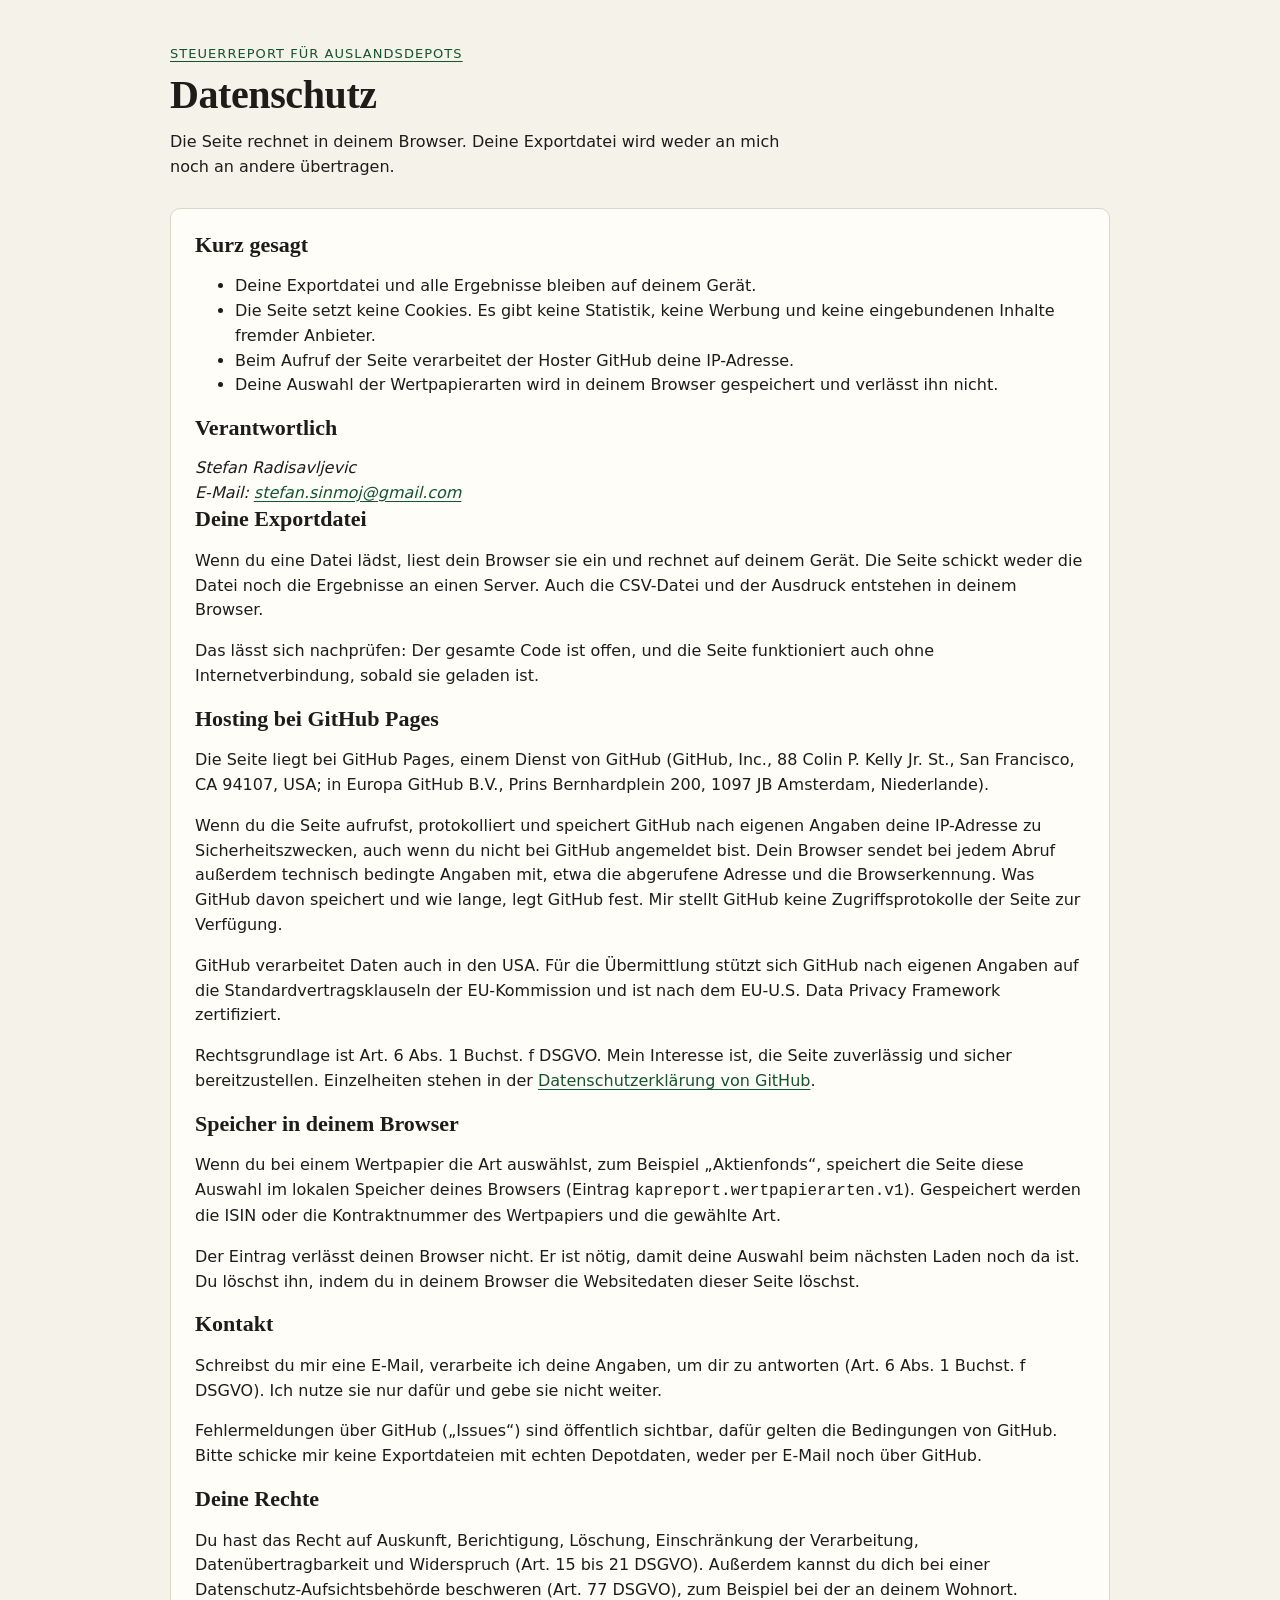
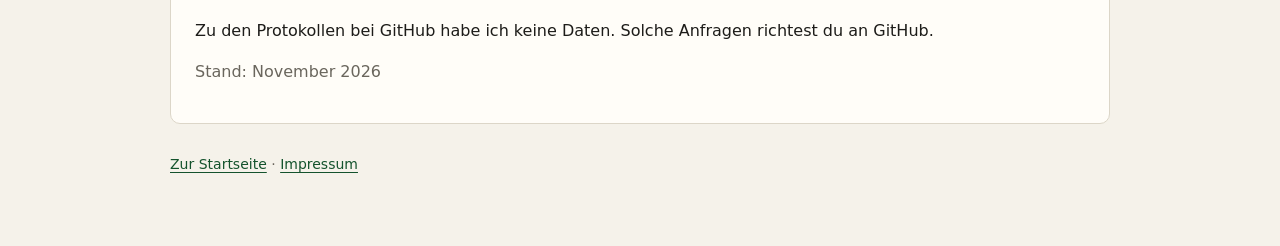
==== datenschutz.html @ 30c9bee8 "Add datenschutz.html for privacy policy" ====
<!doctype html>
<html lang="de">
<head>
<meta charset="utf-8">
<meta name="viewport" content="width=device-width, initial-scale=1">
<title>Datenschutz · Steuerreport für Auslandsdepots</title>
<link rel="stylesheet" href="css/app.css">
</head>
<body>
<div class="page">

  <header class="masthead">
    <p class="eyebrow"><a class="linkish" href="./">Steuerreport für Auslandsdepots</a></p>
    <h1>Datenschutz</h1>
    <p class="lede">Die Seite rechnet in deinem Browser. Deine Exportdatei wird weder an mich noch an andere übertragen.</p>
  </header>

  <main>
    <section class="card legal">
      <h2>Kurz gesagt</h2>
      <ul>
        <li>Deine Exportdatei und alle Ergebnisse bleiben auf deinem Gerät.</li>
        <li>Die Seite setzt keine Cookies. Es gibt keine Statistik, keine Werbung und keine eingebundenen Inhalte fremder Anbieter.</li>
        <li>Beim Aufruf der Seite verarbeitet der Hoster GitHub deine IP-Adresse.</li>
        <li>Deine Auswahl der Wertpapierarten wird in deinem Browser gespeichert und verlässt ihn nicht.</li>
      </ul>

      <h2>Verantwortlich</h2>
      <address>
        Stefan Radisavljevic<br>
        E-Mail: <a class="linkish" href="mailto:stefan.sinmoj@gmail.com">stefan.sinmoj@gmail.com</a>
      </address>

      <h2>Deine Exportdatei</h2>
      <p>Wenn du eine Datei lädst, liest dein Browser sie ein und rechnet auf deinem Gerät. Die Seite schickt weder die Datei noch die Ergebnisse an einen Server. Auch die CSV-Datei und der Ausdruck entstehen in deinem Browser.</p>
      <p>Das lässt sich nachprüfen: Der gesamte Code ist offen, und die Seite funktioniert auch ohne Internetverbindung, sobald sie geladen ist.</p>

      <h2>Hosting bei GitHub Pages</h2>
      <p>Die Seite liegt bei GitHub Pages, einem Dienst von GitHub (GitHub, Inc., 88 Colin P. Kelly Jr. St., San Francisco, CA 94107, USA; in Europa GitHub B.V., Prins Bernhardplein 200, 1097 JB Amsterdam, Niederlande).</p>
      <p>Wenn du die Seite aufrufst, protokolliert und speichert GitHub nach eigenen Angaben deine IP-Adresse zu Sicherheitszwecken, auch wenn du nicht bei GitHub angemeldet bist. Dein Browser sendet bei jedem Abruf außerdem technisch bedingte Angaben mit, etwa die abgerufene Adresse und die Browserkennung. Was GitHub davon speichert und wie lange, legt GitHub fest. Mir stellt GitHub keine Zugriffsprotokolle der Seite zur Verfügung.</p>
      <p>GitHub verarbeitet Daten auch in den USA. Für die Übermittlung stützt sich GitHub nach eigenen Angaben auf die Standardvertragsklauseln der EU-Kommission und ist nach dem EU-U.S. Data Privacy Framework zertifiziert.</p>
      <p>Rechtsgrundlage ist Art. 6 Abs. 1 Buchst. f DSGVO. Mein Interesse ist, die Seite zuverlässig und sicher bereitzustellen. Einzelheiten stehen in der <a class="linkish" href="https://docs.github.com/de/site-policy/privacy-policies/github-general-privacy-statement" rel="noopener">Datenschutzerklärung von GitHub</a>.</p>

      <h2>Speicher in deinem Browser</h2>
      <p>Wenn du bei einem Wertpapier die Art auswählst, zum Beispiel „Aktienfonds“, speichert die Seite diese Auswahl im lokalen Speicher deines Browsers (Eintrag <code>kapreport.wertpapierarten.v1</code>). Gespeichert werden die ISIN oder die Kontraktnummer des Wertpapiers und die gewählte Art.</p>
      <p>Der Eintrag verlässt deinen Browser nicht. Er ist nötig, damit deine Auswahl beim nächsten Laden noch da ist. Du löschst ihn, indem du in deinem Browser die Websitedaten dieser Seite löschst.</p>

      <h2>Kontakt</h2>
      <p>Schreibst du mir eine E-Mail, verarbeite ich deine Angaben, um dir zu antworten (Art. 6 Abs. 1 Buchst. f DSGVO). Ich nutze sie nur dafür und gebe sie nicht weiter.</p>
      <p>Fehlermeldungen über GitHub („Issues“) sind öffentlich sichtbar, dafür gelten die Bedingungen von GitHub. Bitte schicke mir keine Exportdateien mit echten Depotdaten, weder per E-Mail noch über GitHub.</p>

      <h2>Deine Rechte</h2>
      <p>Du hast das Recht auf Auskunft, Berichtigung, Löschung, Einschränkung der Verarbeitung, Datenübertragbarkeit und Widerspruch (Art. 15 bis 21 DSGVO). Außerdem kannst du dich bei einer Datenschutz-Aufsichtsbehörde beschweren (Art. 77 DSGVO), zum Beispiel bei der an deinem Wohnort.</p>
      <p>Zu den Protokollen bei GitHub habe ich keine Daten. Solche Anfragen richtest du an GitHub.</p>

      <p class="muted">Stand: November 2026</p>
    </section>
  </main>

  <footer class="foot">
    <p class="muted"><a class="linkish" href="./">Zur Startseite</a> · <a class="linkish" href="impressum.html">Impressum</a></p>
  </footer>

</div>
</body>
</html>
---- css/app.css ----
:root {
  --paper: #f5f2ea;
  --card: #fffdf8;
  --ink: #1d1c19;
  --muted: #6a665d;
  --rule: #dcd6c8;
  --accent: #14532d;
  --accent-ink: #ffffff;
  --accent-soft: #e4efe6;
  --warn: #855600;
  --warn-soft: #fbf0d9;
  --bad: #9b2c1f;
  --bad-soft: #f9e3df;
  --info: #3d4a5c;
  --info-soft: #e9edf2;
  --radius: 10px;
  --serif: "Iowan Old Style", "Palatino Linotype", Palatino, Georgia, serif;
  --sans: system-ui, -apple-system, "Segoe UI", Roboto, "Helvetica Neue", sans-serif;
}

@media (prefers-color-scheme: dark) {
  :root {
    --paper: #151619;
    --card: #1d1f23;
    --ink: #ece9e1;
    --muted: #a39e92;
    --rule: #34363c;
    --accent: #7fd19b;
    --accent-ink: #0f1a13;
    --accent-soft: #1b2f23;
    --warn: #f0c15c;
    --warn-soft: #33290f;
    --bad: #ff9d8f;
    --bad-soft: #3a1b17;
    --info: #b5c3d6;
    --info-soft: #222933;
  }
}

*, *::before, *::after { box-sizing: border-box; }
html { -webkit-text-size-adjust: 100%; }
body { margin: 0; background: var(--paper); color: var(--ink); font: 16px/1.55 var(--sans); }
[hidden] { display: none !important; }

.page { max-width: 980px; margin: 0 auto; padding: 44px 20px 64px; }

/* Kopf */
.masthead { margin-bottom: 28px; }
.eyebrow { font-size: 13px; letter-spacing: .08em; text-transform: uppercase; color: var(--muted); margin: 0 0 8px; }
h1 { font-family: var(--serif); font-weight: 600; font-size: clamp(28px, 4.4vw, 40px); line-height: 1.15; letter-spacing: -.01em; margin: 0 0 12px; text-wrap: balance; }
.lede { max-width: 62ch; margin: 0 0 16px; }
.privacy { display: inline-flex; gap: 9px; align-items: center; font-size: 14px; padding: 6px 13px; border: 1px solid var(--rule); border-radius: 999px; background: var(--card); margin: 0; }
.privacy::before { content: ""; width: 8px; height: 8px; border-radius: 50%; background: var(--accent); flex: none; }

/* Karten */
.card { background: var(--card); border: 1px solid var(--rule); border-radius: var(--radius); padding: 22px 24px; margin: 0 0 18px; }
h2 { font-family: var(--serif); font-size: 22px; font-weight: 600; line-height: 1.25; margin: 0 0 14px; }
h2 .year { color: var(--muted); font-weight: 400; }
.muted { color: var(--muted); }
.section-note { margin: -6px 0 10px; font-size: 14px; color: var(--muted); }

/* Dateien laden */
.drop { border: 1.5px dashed var(--rule); border-radius: var(--radius); padding: 26px 18px; text-align: center; cursor: pointer; transition: border-color .15s, background .15s; }
.drop:hover, .drop:focus-visible, .drop.over { border-color: var(--accent); background: var(--accent-soft); outline: none; }
.drop p { margin: 0; }
.drop .muted { font-size: 14px; margin-top: 4px; }
.linkish { color: var(--accent); text-decoration: underline; text-underline-offset: 3px; }
.row { display: flex; flex-wrap: wrap; gap: 10px; margin-top: 14px; }

.btn { font: inherit; font-size: 15px; padding: 8px 15px; border-radius: 8px; border: 1px solid var(--accent); background: var(--accent); color: var(--accent-ink); cursor: pointer; }
.btn.ghost { background: transparent; color: var(--accent); }
.btn:hover { filter: brightness(1.08); }
.btn.ghost:hover { background: var(--accent-soft); filter: none; }
.btn:focus-visible, select:focus-visible, summary:focus-visible { outline: 2px solid var(--accent); outline-offset: 2px; }
.btn.small { font-size: 13px; padding: 4px 10px; }

.files { list-style: none; margin: 14px 0 0; padding: 0; }
.files li { display: flex; gap: 12px; align-items: baseline; justify-content: space-between; padding: 9px 0; border-top: 1px solid var(--rule); }
.files .name { font-weight: 600; overflow-wrap: anywhere; }
.files .meta { display: block; font-size: 14px; color: var(--muted); }
.tag { display: inline-block; font-size: 11px; letter-spacing: .06em; text-transform: uppercase; font-weight: 700; padding: 2px 7px; border-radius: 999px; background: var(--warn-soft); color: var(--warn); margin-left: 8px; vertical-align: 2px; }

.howto { margin-top: 16px; font-size: 15px; }
.howto summary { cursor: pointer; color: var(--accent); }
.howto ol { margin: 10px 0 8px; padding-left: 22px; }
.howto li { margin: 4px 0; }
.howto p { margin: 0; font-size: 14px; }

/* Meldungen */
.notice { border-left: 4px solid var(--c); background: var(--bg); border-radius: 8px; padding: 12px 16px; margin: 12px 0 0; }
.notice.bad, .warn.offen, .status.bad { --c: var(--bad); --bg: var(--bad-soft); }
.warn.pruefen { --c: var(--warn); --bg: var(--warn-soft); }
.warn.info { --c: var(--info); --bg: var(--info-soft); }
.status.good { --c: var(--accent); --bg: var(--accent-soft); }
.notice strong { display: block; }

/* Werkzeugleiste und Status */
.toolbar { display: flex; flex-wrap: wrap; gap: 12px; align-items: center; justify-content: space-between; margin: 26px 0 14px; }
.toolbar label { font-size: 15px; display: inline-flex; gap: 10px; align-items: center; }
.toolbar .actions { display: flex; gap: 10px; flex-wrap: wrap; }
select { font: inherit; font-size: 15px; padding: 7px 10px; border-radius: 8px; border: 1px solid var(--rule); background: var(--card); color: var(--ink); max-width: 100%; }

.status { border-left: 4px solid var(--c); background: var(--bg); border-radius: 8px; padding: 16px 18px; margin: 0 0 18px; }
.status h2 { font-size: 20px; margin: 0 0 4px; color: var(--c); }
.status p { margin: 0; max-width: 70ch; }
.status a { color: inherit; }

/* Formularzeilen */
.lines { margin: 0 -4px; }
.line { border-top: 1px solid var(--rule); }
.lines > .line:first-child { border-top: 0; }
.line-head { display: grid; grid-template-columns: 70px minmax(0, 1fr) auto; gap: 16px; align-items: center; padding: 14px 4px; }
summary.line-head { cursor: pointer; list-style: none; }
summary.line-head::-webkit-details-marker { display: none; }
.zeile { display: flex; flex-direction: column; align-items: center; justify-content: center; border: 1px solid var(--ink); border-radius: 6px; padding: 5px 0 3px; line-height: 1.1; }
.zeile small { font-size: 10px; letter-spacing: .1em; text-transform: uppercase; color: var(--muted); }
.zeile b { font-family: var(--serif); font-size: 22px; font-weight: 600; font-variant-numeric: tabular-nums; }
.line-label { display: block; }
.line-sub { display: block; font-size: 13px; color: var(--muted); margin-top: 2px; }
details.line .more::before { content: "▸ "; }
details.line[open] .more::before { content: "▾ "; }
.betrag { font-family: var(--serif); font-size: 22px; font-variant-numeric: tabular-nums; white-space: nowrap; text-align: right; }
.line.zero .betrag, .line.zero .zeile { color: var(--muted); border-color: var(--rule); }
.line-body { padding: 0 4px 16px 90px; }

.chips { display: flex; flex-wrap: wrap; gap: 6px; margin: 0 0 10px; }
.chip { font-size: 13px; padding: 3px 10px; border-radius: 999px; background: var(--paper); border: 1px solid var(--rule); font-variant-numeric: tabular-nums; }

/* Tabellen */
.scroll { overflow-x: auto; }
table { border-collapse: collapse; width: 100%; font-size: 14px; }
th, td { text-align: left; padding: 6px 12px 6px 0; vertical-align: top; border-bottom: 1px solid var(--rule); }
th { font-size: 12px; letter-spacing: .06em; text-transform: uppercase; color: var(--muted); font-weight: 600; }
tr:last-child td { border-bottom: 0; }
.num { text-align: right; font-variant-numeric: tabular-nums; white-space: nowrap; padding-right: 0; }
.nowrap { white-space: nowrap; }
td.sec { white-space: nowrap; }

/* Offene Punkte */
.warn { border-left: 4px solid var(--c); background: var(--bg); border-radius: 8px; padding: 13px 16px; margin: 0 0 10px; }
.warn h3 { font: 600 16px/1.35 var(--sans); margin: 0 0 4px; }
.badge { display: inline-block; font-size: 11px; letter-spacing: .08em; text-transform: uppercase; font-weight: 700; color: var(--c); margin-right: 8px; }
.warn p { margin: 0; max-width: 78ch; }
.warn details { margin-top: 8px; }
.warn summary { cursor: pointer; font-size: 14px; color: var(--c); }
.warn table { margin-top: 8px; }
.warn th, .warn td { border-color: color-mix(in srgb, var(--c) 22%, transparent); }
.group-title { font: 600 13px/1 var(--sans); letter-spacing: .08em; text-transform: uppercase; color: var(--muted); margin: 18px 0 8px; }
.group-title:first-of-type { margin-top: 0; }

/* Wertpapiere */
.securities td { vertical-align: middle; }
.securities tr.todo td:first-child { box-shadow: inset 3px 0 0 var(--bad); padding-left: 10px; }
.securities .desc { display: block; font-size: 13px; color: var(--muted); }

/* Fuß */
.foot { margin-top: 30px; font-size: 14px; max-width: 78ch; }
.foot p { margin: 0 0 8px; }

@media (max-width: 640px) {
  .page { padding: 28px 16px 48px; }
  .card { padding: 18px 16px; }
  .line-head { grid-template-columns: 58px minmax(0, 1fr); row-gap: 6px; }
  .betrag { grid-column: 1 / -1; text-align: left; padding-left: 74px; }
  .line-body { padding-left: 4px; }
  .scroll table { min-width: 600px; }
}

@media print {
  :root { --paper: #fff; --card: #fff; --ink: #000; --muted: #444; --rule: #bbb; }
  body { font-size: 12px; }
  .page { max-width: none; padding: 0; }
  #laden, .toolbar .actions, .privacy, .lede, .securities select { display: none !important; }
  .card { border: 0; padding: 0; margin-bottom: 14px; }
  .line, .warn { break-inside: avoid; }
  .warn, .status { background: none; border: 1px solid #999; border-left-width: 4px; }
}
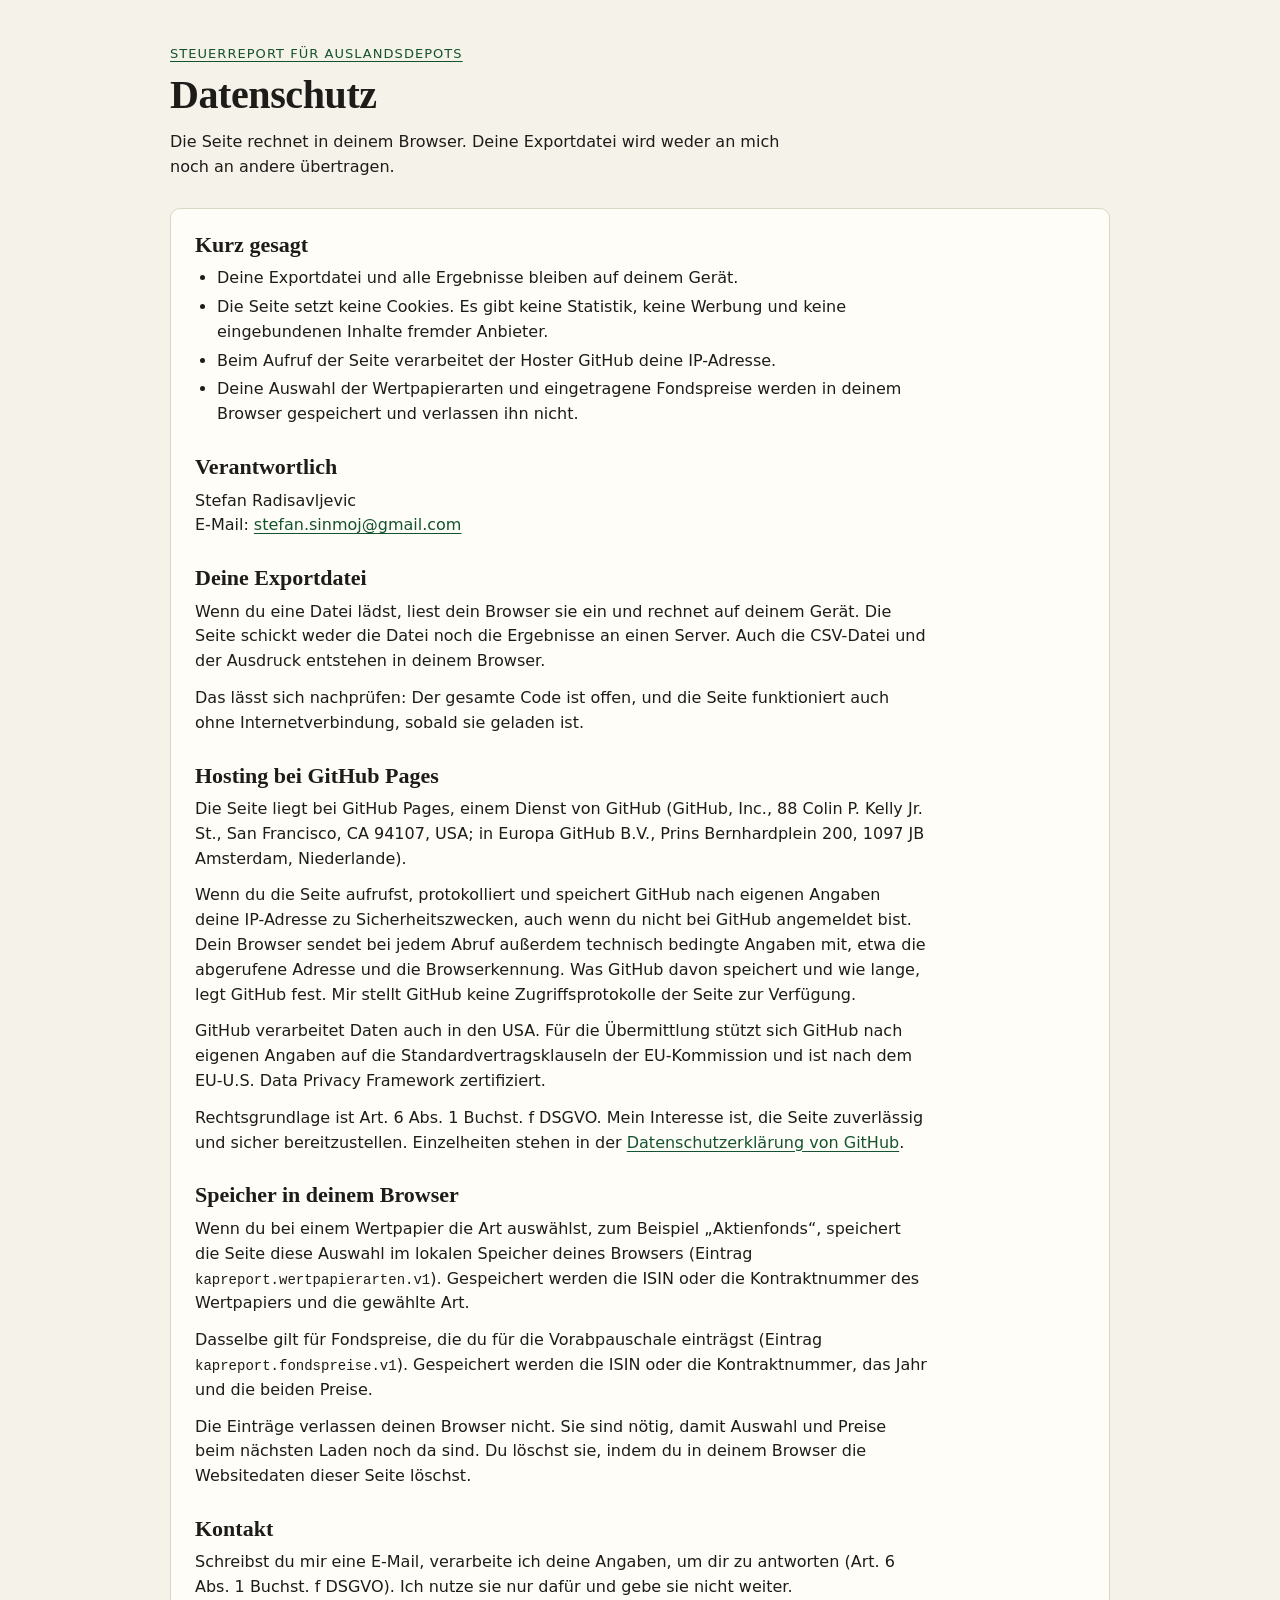
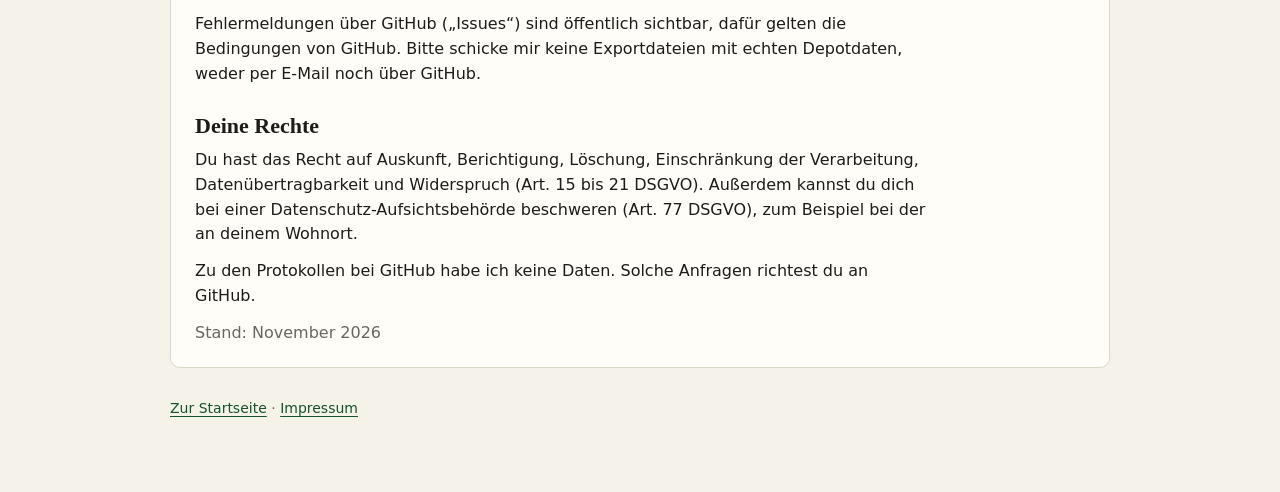
==== commit 336845ff: "Update data storage information in datenschutz.html" ====
--- a/datenschutz.html
+++ b/datenschutz.html
@@ -22,7 +22,7 @@
         <li>Deine Exportdatei und alle Ergebnisse bleiben auf deinem Gerät.</li>
         <li>Die Seite setzt keine Cookies. Es gibt keine Statistik, keine Werbung und keine eingebundenen Inhalte fremder Anbieter.</li>
         <li>Beim Aufruf der Seite verarbeitet der Hoster GitHub deine IP-Adresse.</li>
-        <li>Deine Auswahl der Wertpapierarten wird in deinem Browser gespeichert und verlässt ihn nicht.</li>
+        <li>Deine Auswahl der Wertpapierarten und eingetragene Fondspreise werden in deinem Browser gespeichert und verlassen ihn nicht.</li>
       </ul>
 
       <h2>Verantwortlich</h2>
@@ -43,7 +43,8 @@
 
       <h2>Speicher in deinem Browser</h2>
       <p>Wenn du bei einem Wertpapier die Art auswählst, zum Beispiel „Aktienfonds“, speichert die Seite diese Auswahl im lokalen Speicher deines Browsers (Eintrag <code>kapreport.wertpapierarten.v1</code>). Gespeichert werden die ISIN oder die Kontraktnummer des Wertpapiers und die gewählte Art.</p>
-      <p>Der Eintrag verlässt deinen Browser nicht. Er ist nötig, damit deine Auswahl beim nächsten Laden noch da ist. Du löschst ihn, indem du in deinem Browser die Websitedaten dieser Seite löschst.</p>
+      <p>Dasselbe gilt für Fondspreise, die du für die Vorabpauschale einträgst (Eintrag <code>kapreport.fondspreise.v1</code>). Gespeichert werden die ISIN oder die Kontraktnummer, das Jahr und die beiden Preise.</p>
+      <p>Die Einträge verlassen deinen Browser nicht. Sie sind nötig, damit Auswahl und Preise beim nächsten Laden noch da sind. Du löschst sie, indem du in deinem Browser die Websitedaten dieser Seite löschst.</p>
 
       <h2>Kontakt</h2>
       <p>Schreibst du mir eine E-Mail, verarbeite ich deine Angaben, um dir zu antworten (Art. 6 Abs. 1 Buchst. f DSGVO). Ich nutze sie nur dafür und gebe sie nicht weiter.</p>
--- a/css/app.css
+++ b/css/app.css
@@ -152,6 +152,10 @@
 .securities td { vertical-align: middle; }
 .securities tr.todo td:first-child { box-shadow: inset 3px 0 0 var(--bad); padding-left: 10px; }
 .securities .desc { display: block; font-size: 13px; color: var(--muted); }
+.price { font: inherit; font-size: 15px; width: 10ch; padding: 6px 8px; border-radius: 8px; border: 1px solid var(--rule); background: var(--card); color: var(--ink); text-align: right; font-variant-numeric: tabular-nums; }
+.price:focus-visible { outline: 2px solid var(--accent); outline-offset: 2px; }
+.price.bad { border-color: var(--bad); }
+.price.bad + .desc { color: var(--bad); }
 
 /* Fuß */
 .foot { margin-top: 30px; font-size: 14px; max-width: 78ch; }
@@ -175,3 +179,14 @@
   .line, .warn { break-inside: avoid; }
   .warn, .status { background: none; border: 1px solid #999; border-left-width: 4px; }
 }
+
+/* Impressum und Datenschutz */
+.legal > * { max-width: 72ch; }
+.legal h2 { margin: 26px 0 8px; }
+.legal h2:first-child { margin-top: 0; }
+.legal p, .legal ul, .legal address { margin: 0 0 12px; }
+.legal ul { padding-left: 22px; }
+.legal li { margin: 4px 0; }
+.legal address { font-style: normal; }
+.legal code { font-size: 14px; overflow-wrap: anywhere; }
+.legal > :last-child { margin-bottom: 0; }
